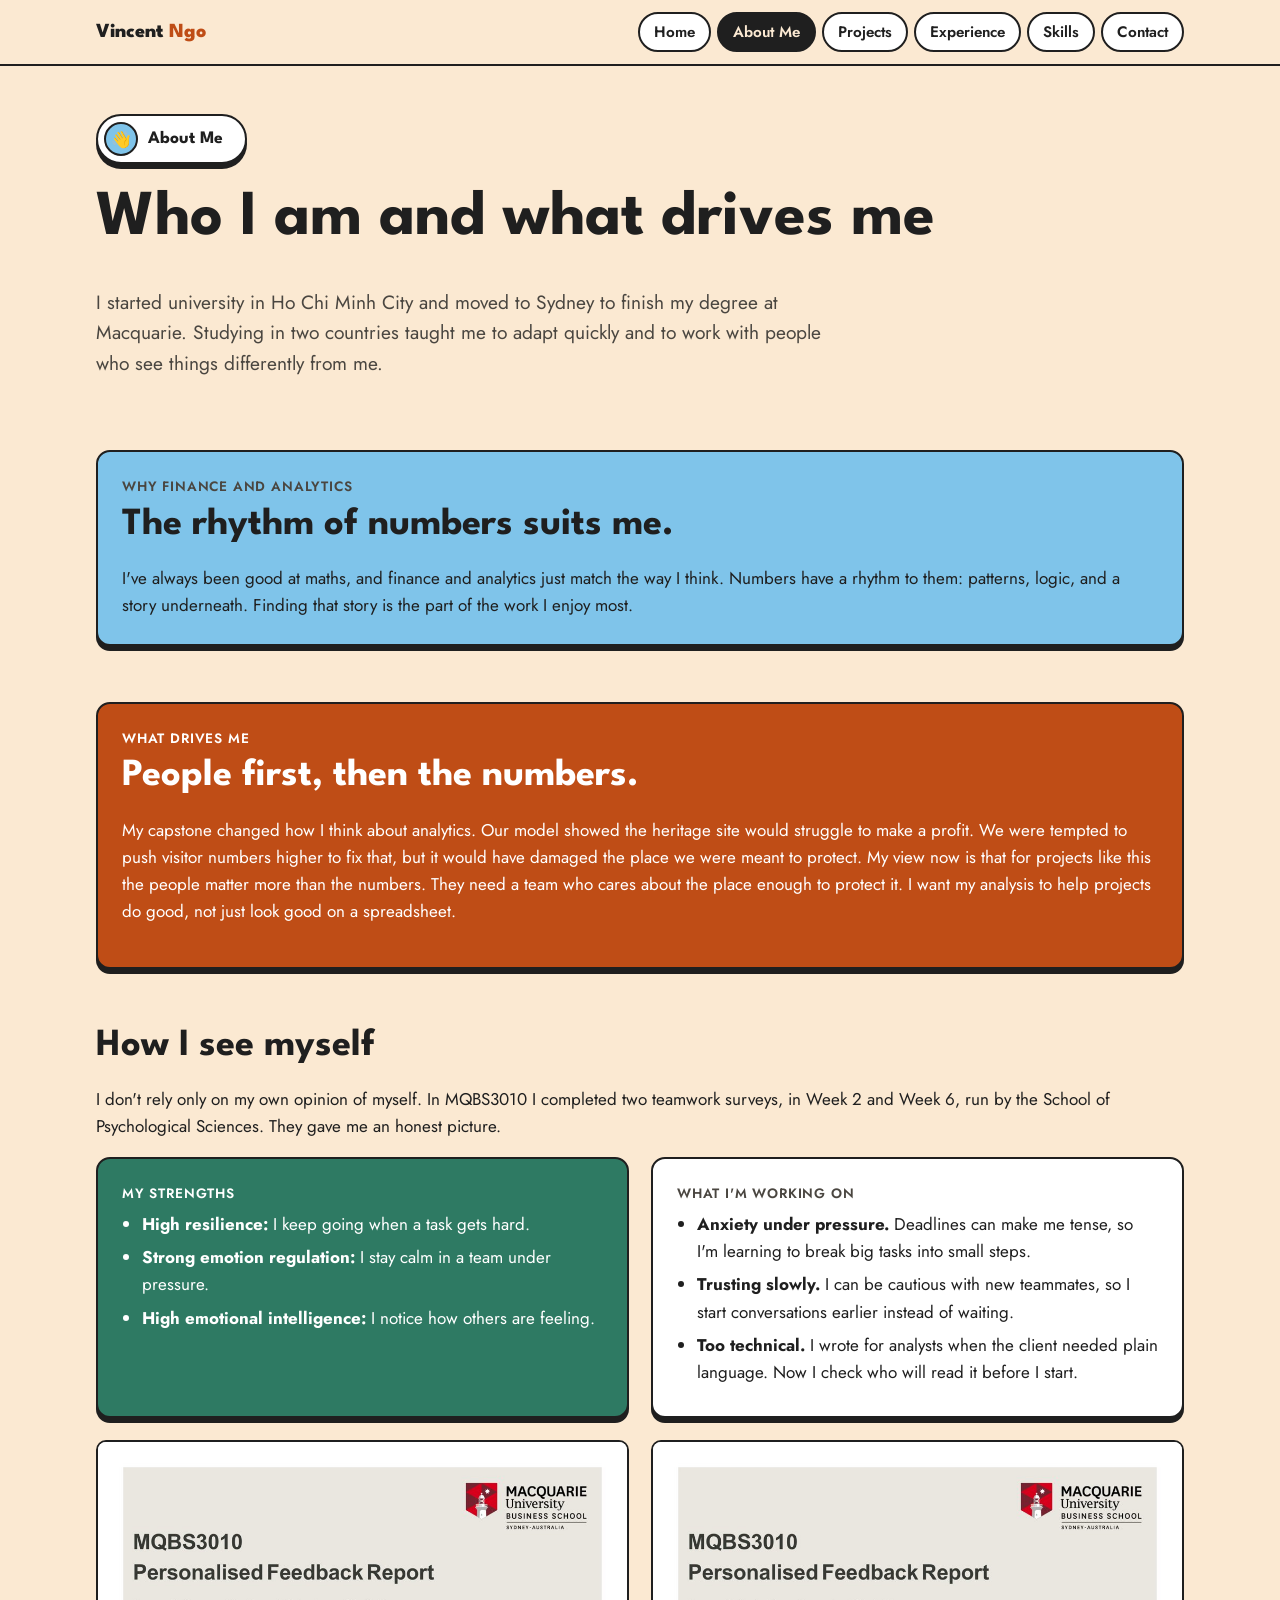
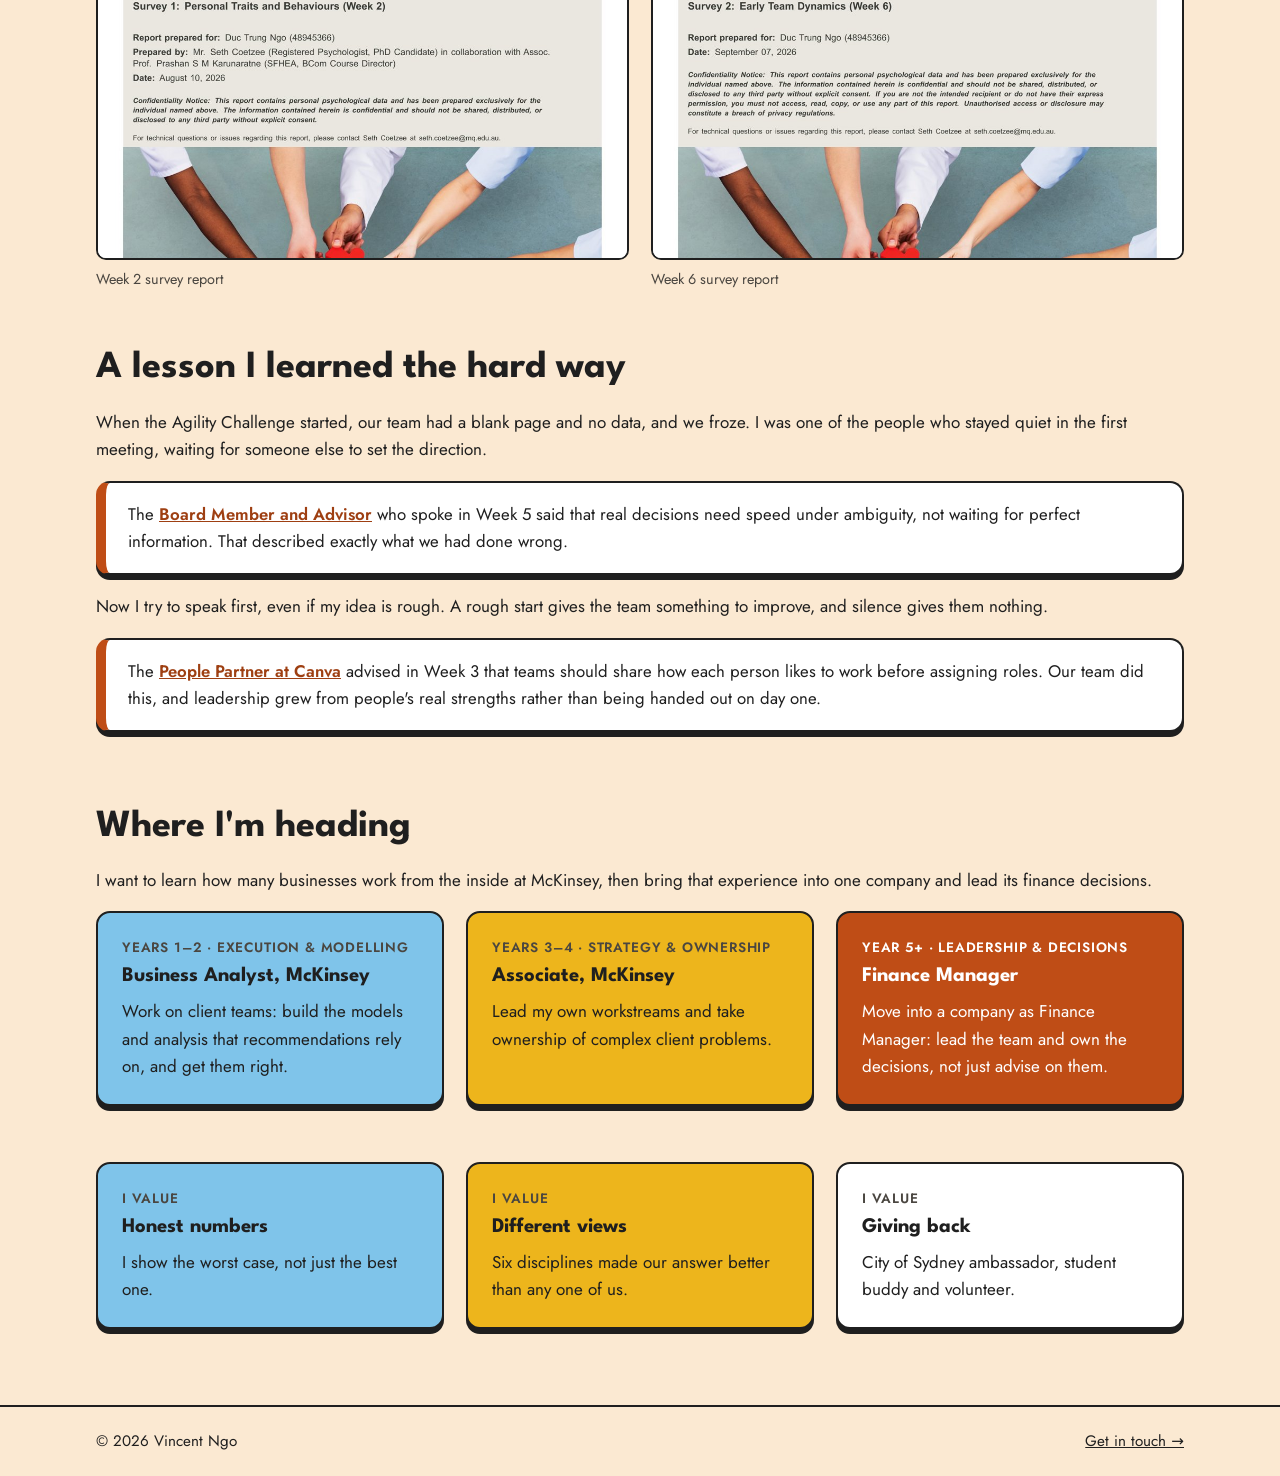
==== about.html @ 2af0977f "Add e-portfolio website Co-Authored-By: Claude Opus 5.5 <noreply@anthropic.com>" ====
<!doctype html>
<html lang="en">
<head>
<meta charset="utf-8">
<meta name="viewport" content="width=device-width, initial-scale=1">
<title>About Me | Vincent Ngo</title>
<link rel="stylesheet" href="style.css?v=5">
</head>
<body>
<nav class="nav"><div class="wrap">
  <a class="brand" href="index.html">Vincent <span>Ngo</span></a>
  <ul>
    <li><a class="link" href="index.html">Home</a></li>
    <li><a class="link" href="about.html" aria-current="page">About Me</a></li>
    <li><a class="link" href="projects.html">Projects</a></li>
    <li><a class="link" href="experience.html">Experience</a></li>
    <li><a class="link" href="skills.html">Skills</a></li>
    <li><a class="link" href="contact.html">Contact</a></li>
  </ul>
</div></nav>

<main class="wrap">
  <div class="page-head">
    <div class="pill"><span class="dot">👋</span><b>About Me</b></div>
    <h1>Who I am and what drives me</h1>
    <p class="lead">I started university in Ho Chi Minh City and moved to Sydney to finish my degree at Macquarie. Studying in two countries taught me to adapt quickly and to work with people who see things differently from me.</p>
  </div>

  <section>
    <div class="card blue">
      <div class="label">Why finance and analytics</div>
      <h2>The rhythm of numbers suits me.</h2>
      <p style="margin:0">I've always been good at maths, and finance and analytics just match the way I think. Numbers have a rhythm to them: patterns, logic, and a story underneath. Finding that story is the part of the work I enjoy most.</p>
    </div>
  </section>

  <section>
    <div class="card orange">
      <div class="label">What drives me</div>
      <h2>People first, then the numbers.</h2>
      <p>My capstone changed how I think about analytics. Our model showed the heritage site would struggle to make a profit. We were tempted to push visitor numbers higher to fix that, but it would have damaged the place we were meant to protect. My view now is that for projects like this the people matter more than the numbers. They need a team who cares about the place enough to protect it. I want my analysis to help projects do good, not just look good on a spreadsheet.</p>
    </div>
  </section>

  <section>
    <h2>How I see myself</h2>
    <p>I don't rely only on my own opinion of myself. In MQBS3010 I completed two teamwork surveys, in Week 2 and Week 6, run by the School of Psychological Sciences. They gave me an honest picture.</p>
    <div class="grid g2">
      <div class="card green">
        <div class="label">My strengths</div>
        <ul class="tidy">
          <li><b>High resilience:</b> I keep going when a task gets hard.</li>
          <li><b>Strong emotion regulation:</b> I stay calm in a team under pressure.</li>
          <li><b>High emotional intelligence:</b> I notice how others are feeling.</li>
        </ul>
      </div>
      <div class="card">
        <div class="label">What I'm working on</div>
        <ul class="tidy">
          <li><b>Anxiety under pressure.</b> Deadlines can make me tense, so I'm learning to break big tasks into small steps.</li>
          <li><b>Trusting slowly.</b> I can be cautious with new teammates, so I start conversations earlier instead of waiting.</li>
          <li><b>Too technical.</b> I wrote for analysts when the client needed plain language. Now I check who will read it before I start.</li>
        </ul>
      </div>
    </div>
    <div class="grid g2" style="margin-top:22px">
      <figure><img src="img/survey-week2.jpg" alt="Week 2 teamwork survey report" style="max-height:420px;object-fit:cover;object-position:top;width:100%"><figcaption>Week 2 survey report</figcaption></figure>
      <figure><img src="img/survey-week6.jpg" alt="Week 6 teamwork survey report" style="max-height:420px;object-fit:cover;object-position:top;width:100%"><figcaption>Week 6 survey report</figcaption></figure>
    </div>
  </section>

  <section>
    <h2>A lesson I learned the hard way</h2>
    <p>When the Agility Challenge started, our team had a blank page and no data, and we froze. I was one of the people who stayed quiet in the first meeting, waiting for someone else to set the direction.</p>
    <div class="guest"><p>The <a href="https://www.linkedin.com/in/dchaitow/" target="_blank" rel="noopener">Board Member and Advisor</a> who spoke in Week 5 said that real decisions need speed under ambiguity, not waiting for perfect information. That described exactly what we had done wrong.</p></div>
    <p>Now I try to speak first, even if my idea is rough. A rough start gives the team something to improve, and silence gives them nothing.</p>
    <div class="guest"><p>The <a href="https://www.linkedin.com/in/rodriguesnick/" target="_blank" rel="noopener">People Partner at Canva</a> advised in Week 3 that teams should share how each person likes to work before assigning roles. Our team did this, and leadership grew from people's real strengths rather than being handed out on day one.</p></div>
  </section>

  <section>
    <h2>Where I'm heading</h2>
    <p>I want to learn how many businesses work from the inside at McKinsey, then bring that experience into one company and lead its finance decisions.</p>
    <div class="grid g3">
      <div class="card blue"><div class="label">Years 1–2 · Execution &amp; modelling</div><h3>Business Analyst, McKinsey</h3>Work on client teams: build the models and analysis that recommendations rely on, and get them right.</div>
      <div class="card yellow"><div class="label">Years 3–4 · Strategy &amp; ownership</div><h3>Associate, McKinsey</h3>Lead my own workstreams and take ownership of complex client problems.</div>
      <div class="card orange"><div class="label">Year 5+ · Leadership &amp; decisions</div><h3>Finance Manager</h3>Move into a company as Finance Manager: lead the team and own the decisions, not just advise on them.</div>
    </div>
  </section>

  <section>
    <div class="grid g3">
      <div class="card blue"><div class="label">I value</div><h3>Honest numbers</h3>I show the worst case, not just the best one.</div>
      <div class="card yellow"><div class="label">I value</div><h3>Different views</h3>Six disciplines made our answer better than any one of us.</div>
      <div class="card"><div class="label">I value</div><h3>Giving back</h3>City of Sydney ambassador, student buddy and volunteer.</div>
    </div>
  </section>
</main>

<footer><div class="wrap"><span>© 2026 Vincent Ngo</span><a href="contact.html">Get in touch →</a></div></footer>
</body>
</html>
---- style.css ----
@import url('https://fonts.googleapis.com/css2?family=League+Spartan:wght@600;700;800&family=Jost:wght@400;500;600&display=swap');

:root {
  --cream: #fbe9d2;
  --paper: #ffffff;
  --ink: #1f1f1f;
  --muted: #4a4640;
  --orange: #bf4d16;
  --blue: #7fc4ea;
  --green: #2e7a63;
  --yellow: #edb51c;
  color-scheme: light;
  --line: 2px solid var(--ink);
  --shadow: 0 5px 0 var(--ink);
  --radius: 14px;
}

* { box-sizing: border-box; }
html { scroll-behavior: smooth; }
body {
  margin: 0;
  background: var(--cream);
  color: var(--ink);
  font-family: 'Jost', system-ui, sans-serif;
  font-size: 17px;
  line-height: 1.6;
}
img { max-width: 100%; display: block; }
a { color: inherit; }
h1, h2, h3 { font-family: 'League Spartan', sans-serif; line-height: 1.1; margin: 0 0 .5em; }
h1 { font-size: clamp(2.4rem, 6vw, 4rem); }
h2 { font-size: clamp(1.7rem, 4vw, 2.4rem); }
h3 { font-size: 1.3rem; }
p { margin: 0 0 1em; }

.wrap { max-width: 1120px; margin: 0 auto; padding: 0 16px; }

/* Top navigation */
.nav {
  position: sticky; top: 0; z-index: 10;
  background: var(--cream);
  border-bottom: var(--line);
}
.nav .wrap { display: flex; align-items: center; justify-content: space-between; gap: 12px; padding-top: 12px; padding-bottom: 12px; flex-wrap: wrap; }
.brand { font-family: 'League Spartan', sans-serif; font-weight: 800; font-size: 1.25rem; text-decoration: none; }
.brand span { color: var(--orange); }
.nav ul { list-style: none; display: flex; flex-wrap: wrap; gap: 6px; margin: 0; padding: 0; }
.nav a.link {
  display: block; padding: 6px 14px; border: var(--line); border-radius: 999px;
  text-decoration: none; font-weight: 600; font-size: .95rem; background: var(--paper);
}
.nav a.link:hover { background: var(--yellow); }
.nav a.link[aria-current="page"] { background: var(--ink); color: var(--cream); }

/* Page title pill, like the Canva design */
.page-head { padding: 48px 0 24px; }
.pill {
  display: inline-flex; align-items: center; gap: 10px;
  border: var(--line); border-radius: 999px; box-shadow: var(--shadow);
  background: var(--paper); padding: 6px 22px 6px 6px; margin-bottom: 20px;
}
.pill .dot { width: 34px; height: 34px; border-radius: 50%; background: var(--blue); border: var(--line); display: grid; place-items: center; font-size: 1rem; }
.pill b { font-family: 'League Spartan', sans-serif; font-size: 1.1rem; }
.lead { font-size: 1.2rem; color: var(--muted); max-width: 760px; }

section { padding: 28px 0; }

/* Cards */
.card {
  background: var(--paper); border: var(--line); border-radius: var(--radius);
  box-shadow: var(--shadow); padding: 24px;
}
.card.orange { background: var(--orange); color: #fff; }
.card.blue { background: var(--blue); }
.card.green { background: var(--green); color: #fff; }
.card.yellow { background: var(--yellow); }
.card .label { font-size: .85rem; font-weight: 600; text-transform: uppercase; letter-spacing: .06em; margin-bottom: 6px; }
.card:not(.orange):not(.green) .label { color: var(--muted); }
.card.orange .label, .card.green .label { color: #fff; }

.grid { display: grid; gap: 22px; }
.g2 { grid-template-columns: repeat(2, 1fr); }
.g3 { grid-template-columns: repeat(3, 1fr); }
.g4 { grid-template-columns: repeat(4, 1fr); }
@media (max-width: 900px) { .g3, .g4 { grid-template-columns: repeat(2, 1fr); } }
@media (max-width: 640px) { .g2, .g3, .g4 { grid-template-columns: 1fr; } }

.stat { font-family: 'League Spartan', sans-serif; font-size: 2.6rem; font-weight: 800; line-height: 1; margin-bottom: 6px; }

/* Buttons */
.btn {
  display: inline-block; padding: 10px 22px; border: var(--line); border-radius: 999px;
  box-shadow: 0 4px 0 var(--ink); background: var(--yellow); color: var(--ink);
  font-weight: 600; text-decoration: none; margin: 4px 8px 4px 0;
}
.btn:hover { transform: translateY(2px); box-shadow: 0 2px 0 var(--ink); }
.btn.alt { background: var(--paper); }

/* Hero */
.hero { display: grid; grid-template-columns: 1.4fr 1fr; gap: 32px; align-items: center; padding: 56px 0 32px; }
@media (max-width: 800px) { .hero { grid-template-columns: 1fr; } }
.photo {
  aspect-ratio: 1; width: 100%; max-width: 380px; justify-self: center; border: var(--line); border-radius: 22px; box-shadow: 0 8px 0 var(--ink);
  background: var(--blue); display: grid; place-items: center; overflow: hidden;
  font-family: 'League Spartan', sans-serif; font-size: 6rem; font-weight: 800; color: var(--paper);
}
.photo img { width: 100%; height: 100%; object-fit: cover; }
.applying { display: inline-block; background: var(--green); color: #fff; border: var(--line); border-radius: 10px; padding: 6px 14px; font-weight: 600; margin-bottom: 18px; }

/* Industry guest quote */
.guest {
  border: var(--line); border-left: 10px solid var(--orange); border-radius: var(--radius);
  background: var(--paper); padding: 18px 22px; box-shadow: var(--shadow); margin: 18px 0;
}
.guest p { margin: 0; font-size: 1.05rem; }
.guest a { font-weight: 600; color: #9e3f12; }

/* Figures */
figure { margin: 0; }
figure img { border: var(--line); border-radius: 10px; background: #fff; }
figcaption { font-size: .9rem; color: var(--muted); margin-top: 8px; }

/* Placeholder for evidence the owner still has to add */
.todo {
  border: 2px dashed var(--orange); border-radius: 10px; padding: 28px 16px; text-align: center;
  color: #9e3f12; font-weight: 600; background: #fff;
}

/* Timeline */
.timeline { border-left: 4px solid var(--ink); margin-left: 10px; padding-left: 26px; }
.timeline .item { position: relative; margin-bottom: 26px; }
.timeline .item::before {
  content: ''; position: absolute; left: -38px; top: 8px; width: 18px; height: 18px;
  border-radius: 50%; border: var(--line); background: var(--yellow);
}
.when { font-size: .9rem; font-weight: 600; color: var(--muted); }

ul.tidy { margin: 0; padding-left: 20px; }
ul.tidy li { margin-bottom: 6px; }

.tags { display: flex; flex-wrap: wrap; gap: 8px; }
.tag { border: var(--line); border-radius: 999px; padding: 4px 14px; background: var(--paper); color: var(--ink); font-weight: 500; font-size: .95rem; }
.tag.now { background: var(--yellow); }

table { width: 100%; border-collapse: collapse; background: var(--paper); }
th, td { border: var(--line); padding: 10px 12px; text-align: left; vertical-align: top; }
th { background: var(--ink); color: var(--cream); font-family: 'League Spartan', sans-serif; }
.table-wrap { overflow-x: auto; border-radius: 10px; }

footer { border-top: var(--line); margin-top: 48px; padding: 22px 0; font-size: .95rem; }
footer .wrap { display: flex; justify-content: space-between; flex-wrap: wrap; gap: 10px; }

/* Click-to-enlarge */
img.zoom { cursor: zoom-in; }
.lightbox {
  position: fixed; inset: 0; z-index: 100; display: none;
  background: rgba(20, 20, 20, .88); padding: 24px; cursor: zoom-out;
  align-items: center; justify-content: center;
}
.lightbox.open { display: flex; }
.lightbox img { max-width: 100%; max-height: 100%; border: var(--line); border-radius: 10px; background: #fff; }
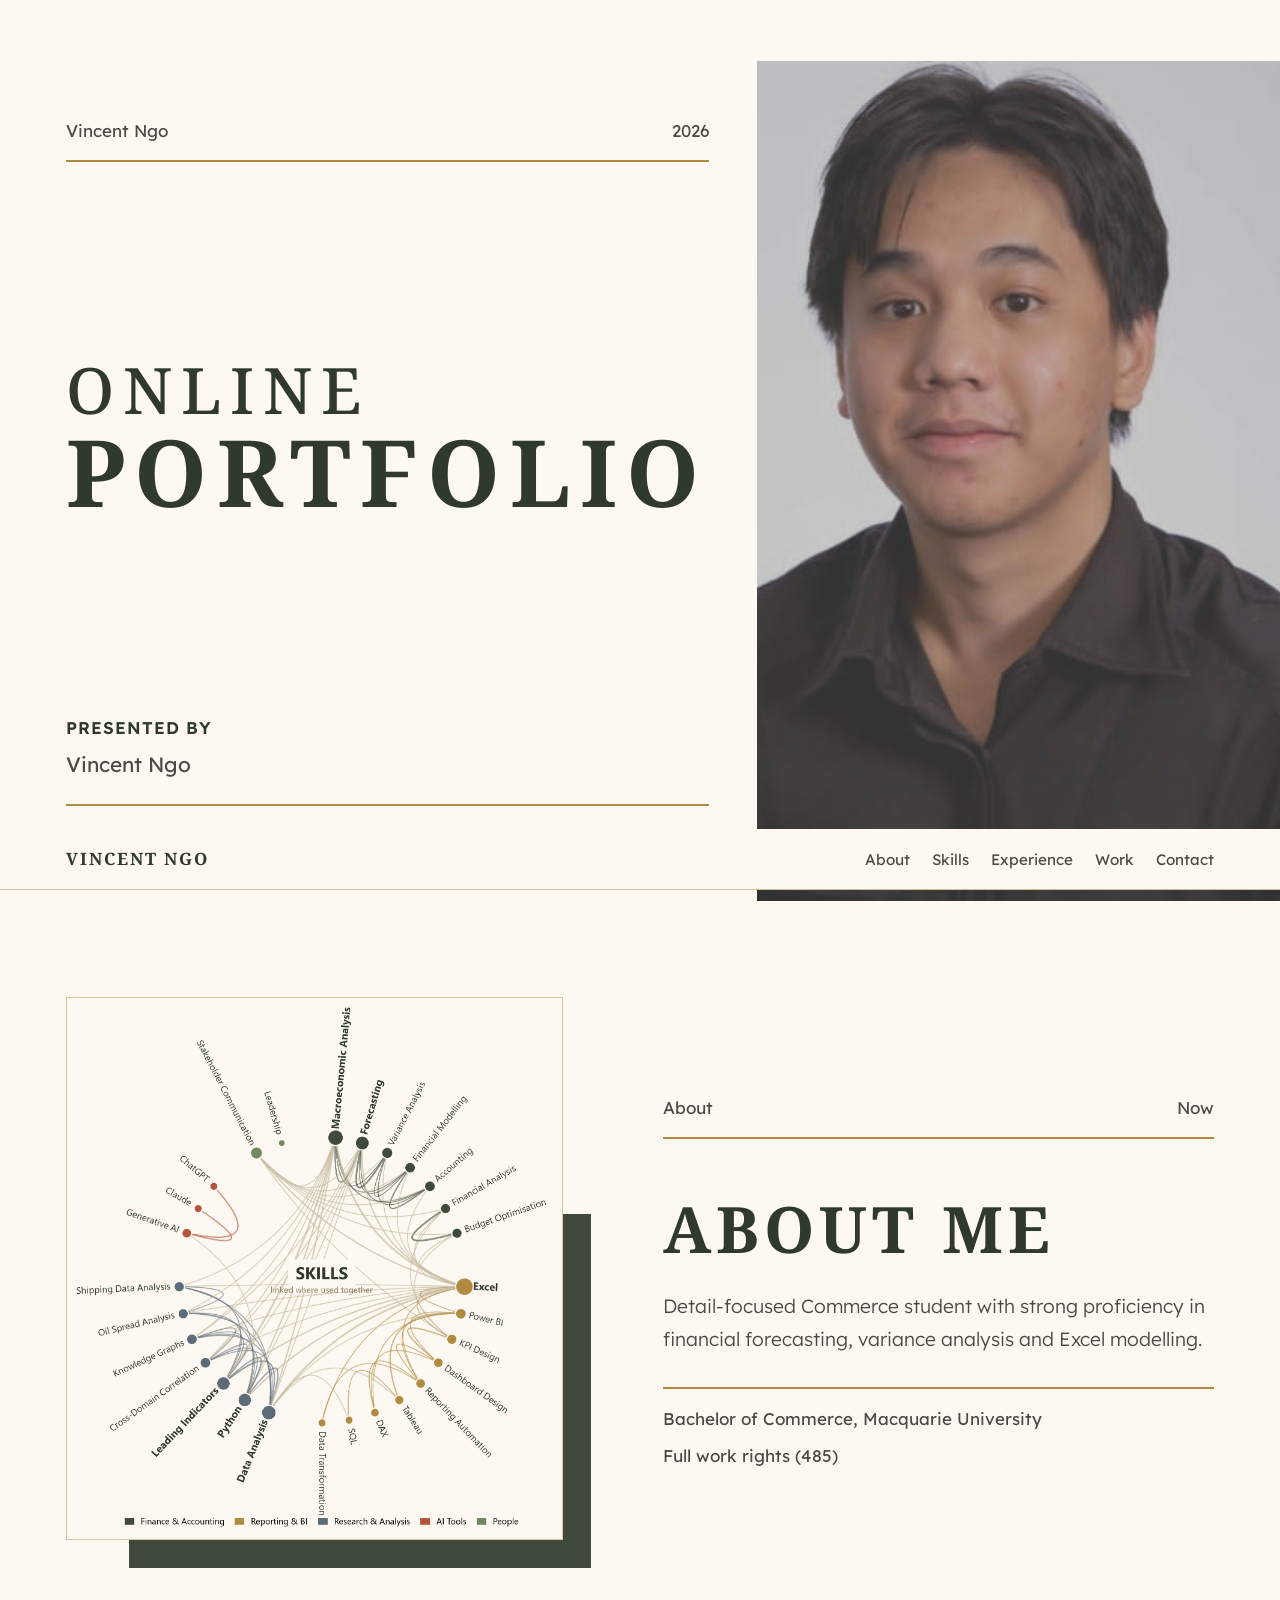
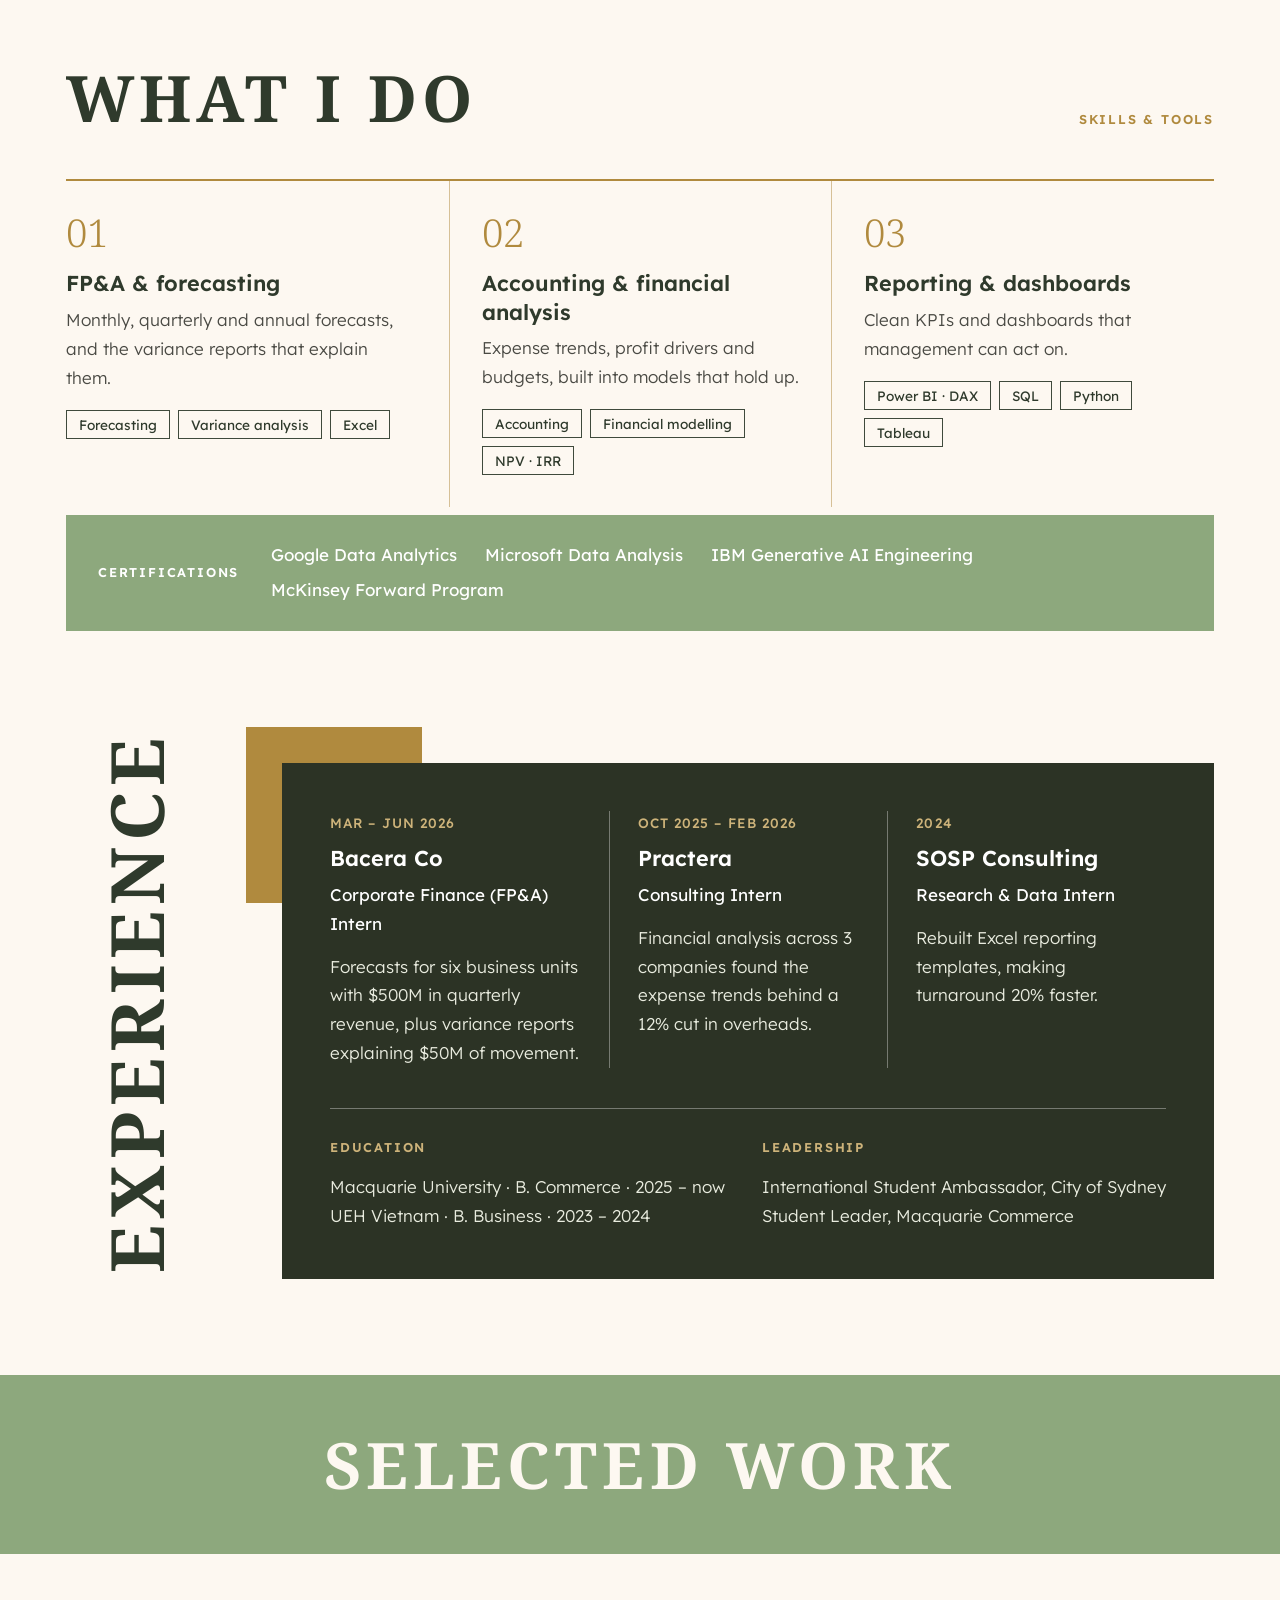
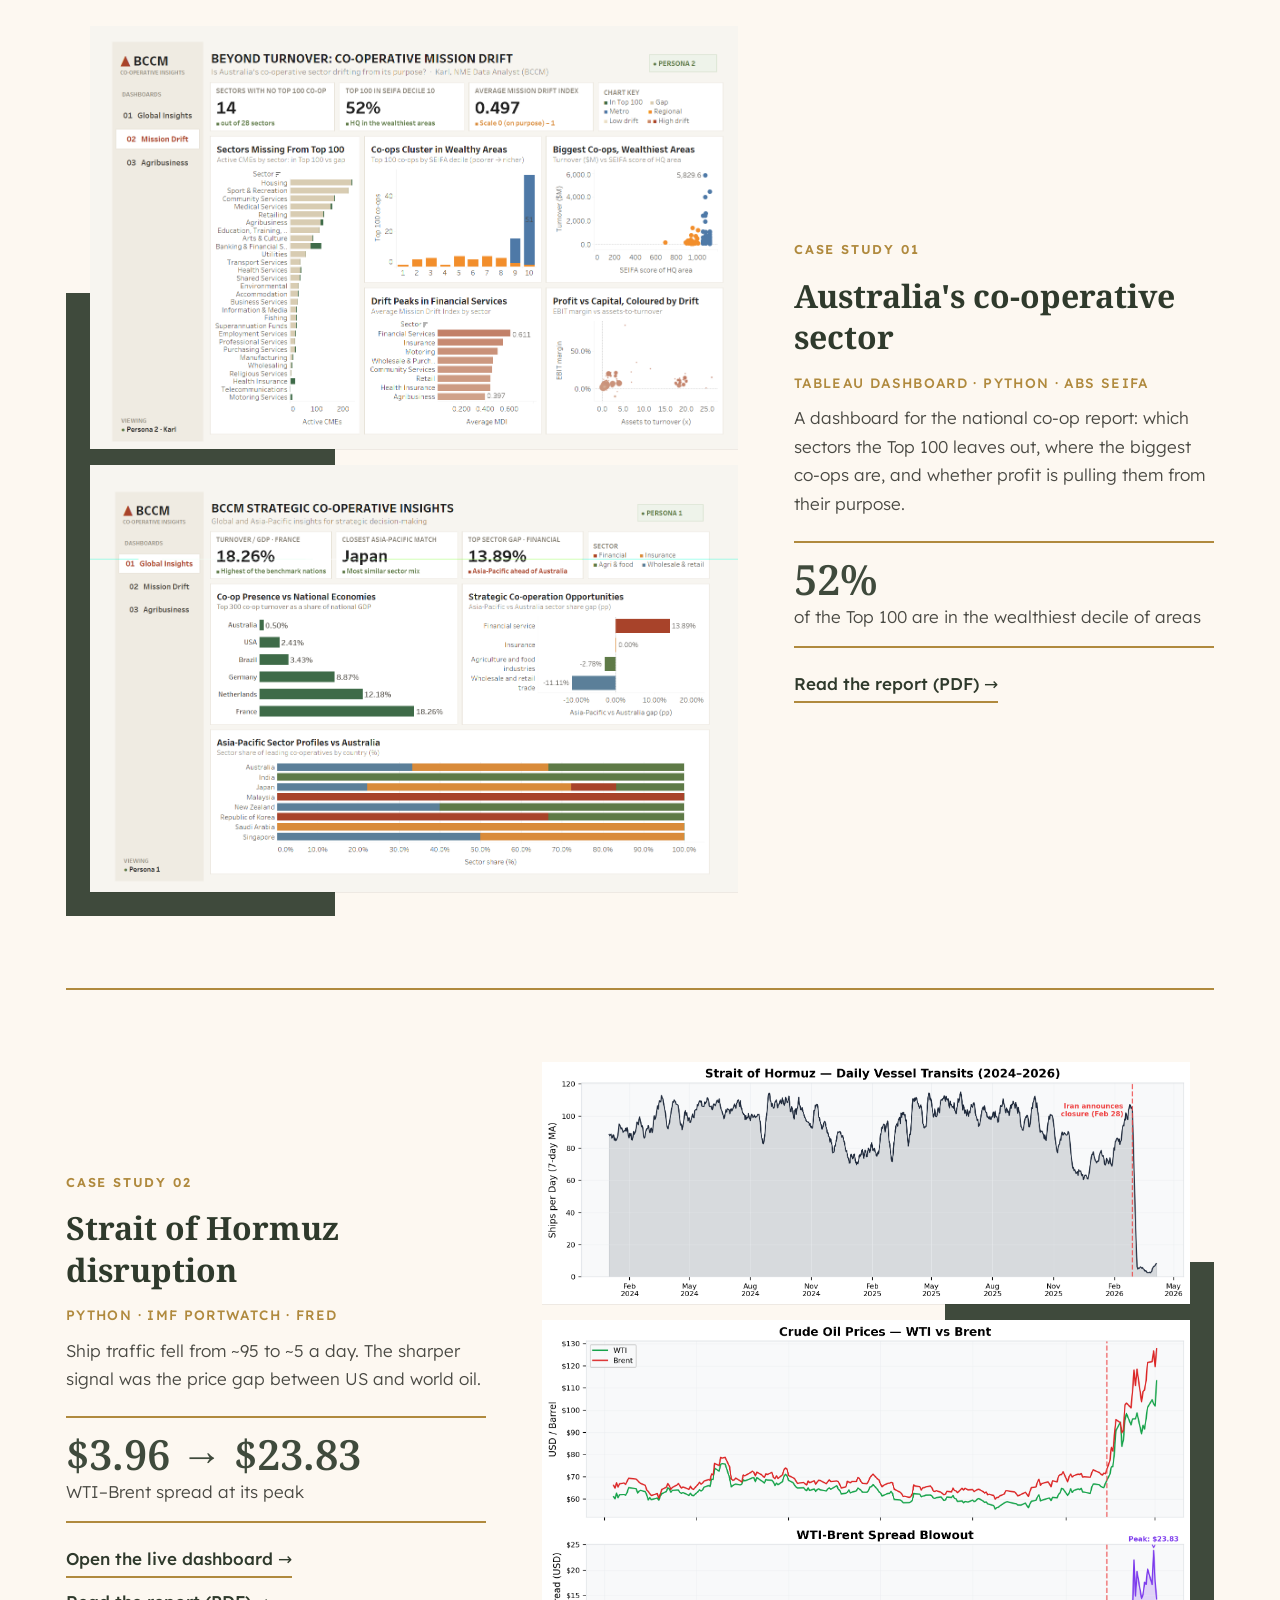
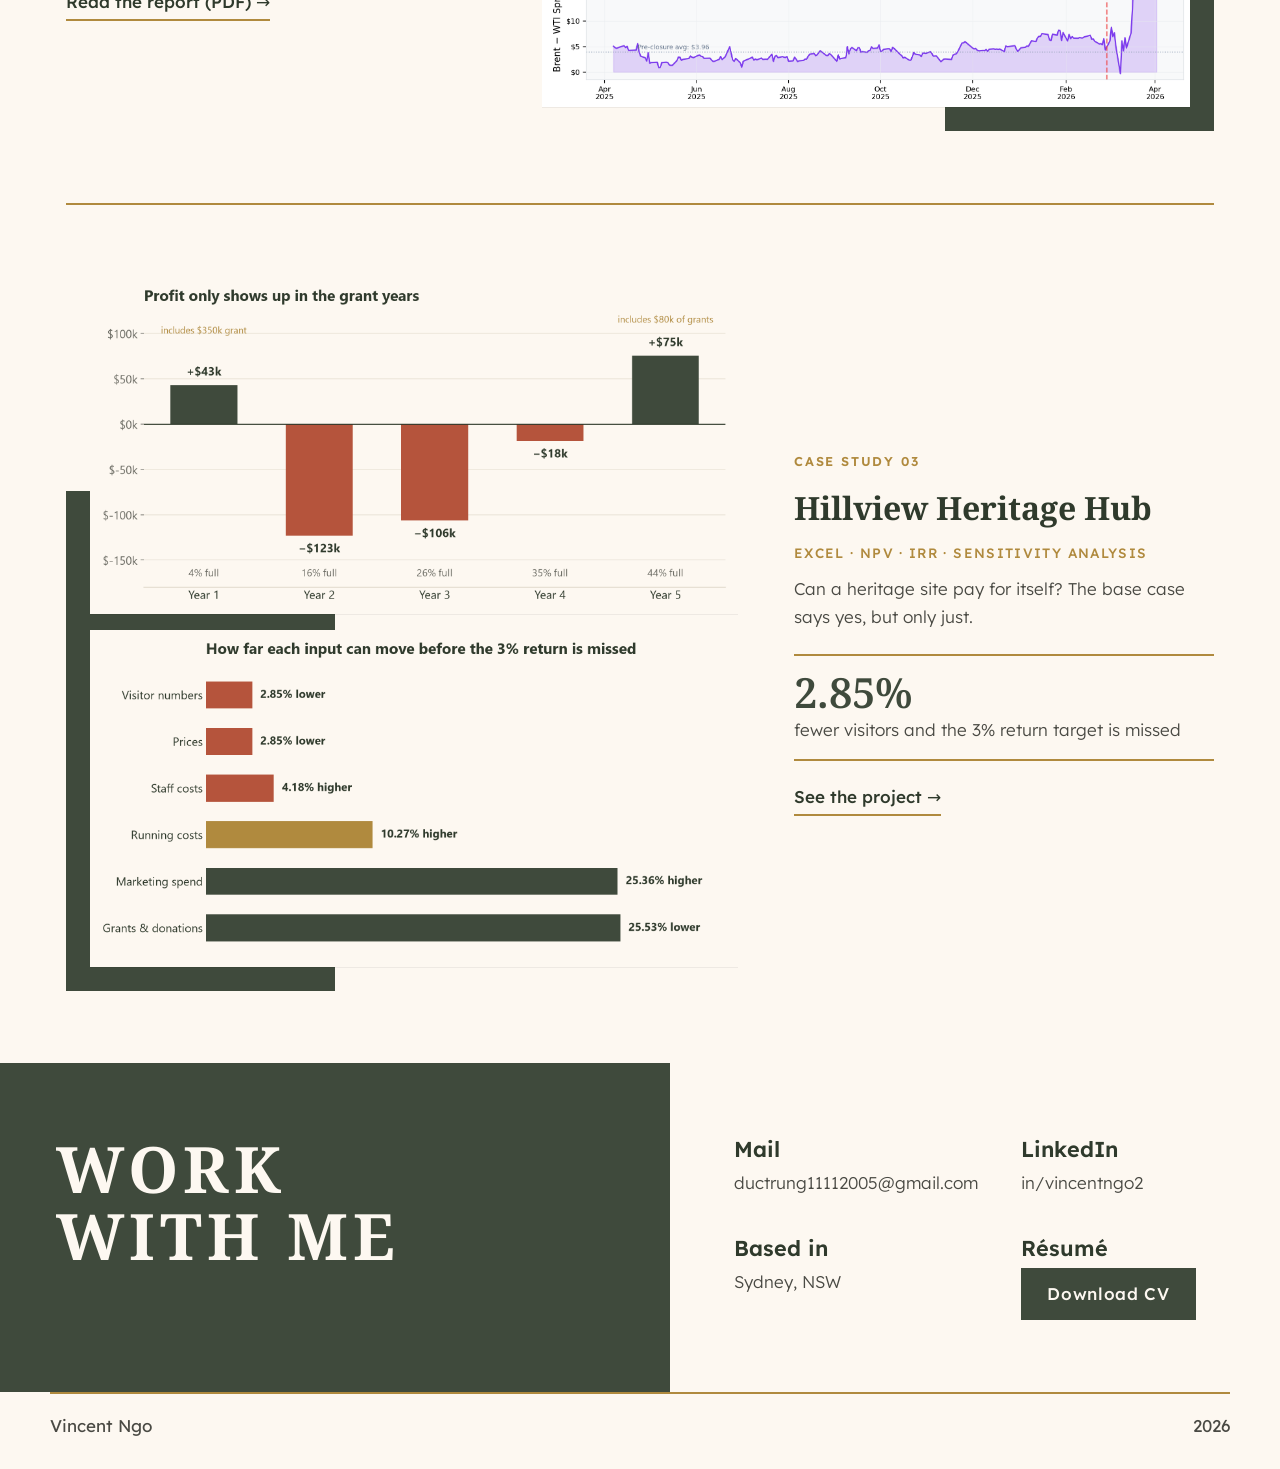
==== commit 07678aab: "Redesign portfolio as a single page One-page portfolio in an editorial layout: cover, about with a s" ====
--- a/about.html
+++ b/about.html
@@ -1,101 +1,4 @@
 <!doctype html>
-<html lang="en">
-<head>
-<meta charset="utf-8">
-<meta name="viewport" content="width=device-width, initial-scale=1">
-<title>About Me | Vincent Ngo</title>
-<link rel="stylesheet" href="style.css?v=5">
-</head>
-<body>
-<nav class="nav"><div class="wrap">
-  <a class="brand" href="index.html">Vincent <span>Ngo</span></a>
-  <ul>
-    <li><a class="link" href="index.html">Home</a></li>
-    <li><a class="link" href="about.html" aria-current="page">About Me</a></li>
-    <li><a class="link" href="projects.html">Projects</a></li>
-    <li><a class="link" href="experience.html">Experience</a></li>
-    <li><a class="link" href="skills.html">Skills</a></li>
-    <li><a class="link" href="contact.html">Contact</a></li>
-  </ul>
-</div></nav>
-
-<main class="wrap">
-  <div class="page-head">
-    <div class="pill"><span class="dot">👋</span><b>About Me</b></div>
-    <h1>Who I am and what drives me</h1>
-    <p class="lead">I started university in Ho Chi Minh City and moved to Sydney to finish my degree at Macquarie. Studying in two countries taught me to adapt quickly and to work with people who see things differently from me.</p>
-  </div>
-
-  <section>
-    <div class="card blue">
-      <div class="label">Why finance and analytics</div>
-      <h2>The rhythm of numbers suits me.</h2>
-      <p style="margin:0">I've always been good at maths, and finance and analytics just match the way I think. Numbers have a rhythm to them: patterns, logic, and a story underneath. Finding that story is the part of the work I enjoy most.</p>
-    </div>
-  </section>
-
-  <section>
-    <div class="card orange">
-      <div class="label">What drives me</div>
-      <h2>People first, then the numbers.</h2>
-      <p>My capstone changed how I think about analytics. Our model showed the heritage site would struggle to make a profit. We were tempted to push visitor numbers higher to fix that, but it would have damaged the place we were meant to protect. My view now is that for projects like this the people matter more than the numbers. They need a team who cares about the place enough to protect it. I want my analysis to help projects do good, not just look good on a spreadsheet.</p>
-    </div>
-  </section>
-
-  <section>
-    <h2>How I see myself</h2>
-    <p>I don't rely only on my own opinion of myself. In MQBS3010 I completed two teamwork surveys, in Week 2 and Week 6, run by the School of Psychological Sciences. They gave me an honest picture.</p>
-    <div class="grid g2">
-      <div class="card green">
-        <div class="label">My strengths</div>
-        <ul class="tidy">
-          <li><b>High resilience:</b> I keep going when a task gets hard.</li>
-          <li><b>Strong emotion regulation:</b> I stay calm in a team under pressure.</li>
-          <li><b>High emotional intelligence:</b> I notice how others are feeling.</li>
-        </ul>
-      </div>
-      <div class="card">
-        <div class="label">What I'm working on</div>
-        <ul class="tidy">
-          <li><b>Anxiety under pressure.</b> Deadlines can make me tense, so I'm learning to break big tasks into small steps.</li>
-          <li><b>Trusting slowly.</b> I can be cautious with new teammates, so I start conversations earlier instead of waiting.</li>
-          <li><b>Too technical.</b> I wrote for analysts when the client needed plain language. Now I check who will read it before I start.</li>
-        </ul>
-      </div>
-    </div>
-    <div class="grid g2" style="margin-top:22px">
-      <figure><img src="img/survey-week2.jpg" alt="Week 2 teamwork survey report" style="max-height:420px;object-fit:cover;object-position:top;width:100%"><figcaption>Week 2 survey report</figcaption></figure>
-      <figure><img src="img/survey-week6.jpg" alt="Week 6 teamwork survey report" style="max-height:420px;object-fit:cover;object-position:top;width:100%"><figcaption>Week 6 survey report</figcaption></figure>
-    </div>
-  </section>
-
-  <section>
-    <h2>A lesson I learned the hard way</h2>
-    <p>When the Agility Challenge started, our team had a blank page and no data, and we froze. I was one of the people who stayed quiet in the first meeting, waiting for someone else to set the direction.</p>
-    <div class="guest"><p>The <a href="https://www.linkedin.com/in/dchaitow/" target="_blank" rel="noopener">Board Member and Advisor</a> who spoke in Week 5 said that real decisions need speed under ambiguity, not waiting for perfect information. That described exactly what we had done wrong.</p></div>
-    <p>Now I try to speak first, even if my idea is rough. A rough start gives the team something to improve, and silence gives them nothing.</p>
-    <div class="guest"><p>The <a href="https://www.linkedin.com/in/rodriguesnick/" target="_blank" rel="noopener">People Partner at Canva</a> advised in Week 3 that teams should share how each person likes to work before assigning roles. Our team did this, and leadership grew from people's real strengths rather than being handed out on day one.</p></div>
-  </section>
-
-  <section>
-    <h2>Where I'm heading</h2>
-    <p>I want to learn how many businesses work from the inside at McKinsey, then bring that experience into one company and lead its finance decisions.</p>
-    <div class="grid g3">
-      <div class="card blue"><div class="label">Years 1–2 · Execution &amp; modelling</div><h3>Business Analyst, McKinsey</h3>Work on client teams: build the models and analysis that recommendations rely on, and get them right.</div>
-      <div class="card yellow"><div class="label">Years 3–4 · Strategy &amp; ownership</div><h3>Associate, McKinsey</h3>Lead my own workstreams and take ownership of complex client problems.</div>
-      <div class="card orange"><div class="label">Year 5+ · Leadership &amp; decisions</div><h3>Finance Manager</h3>Move into a company as Finance Manager: lead the team and own the decisions, not just advise on them.</div>
-    </div>
-  </section>
-
-  <section>
-    <div class="grid g3">
-      <div class="card blue"><div class="label">I value</div><h3>Honest numbers</h3>I show the worst case, not just the best one.</div>
-      <div class="card yellow"><div class="label">I value</div><h3>Different views</h3>Six disciplines made our answer better than any one of us.</div>
-      <div class="card"><div class="label">I value</div><h3>Giving back</h3>City of Sydney ambassador, student buddy and volunteer.</div>
-    </div>
-  </section>
-</main>
-
-<footer><div class="wrap"><span>© 2026 Vincent Ngo</span><a href="contact.html">Get in touch →</a></div></footer>
-</body>
-</html>
+<html lang="en"><head><meta charset="utf-8"><title>Vincent Ngo</title>
+<meta http-equiv="refresh" content="0; url=index.html#about"><link rel="canonical" href="index.html#about"></head>
+<body><a href="index.html#about">Continue to Vincent Ngo's portfolio</a></body></html>
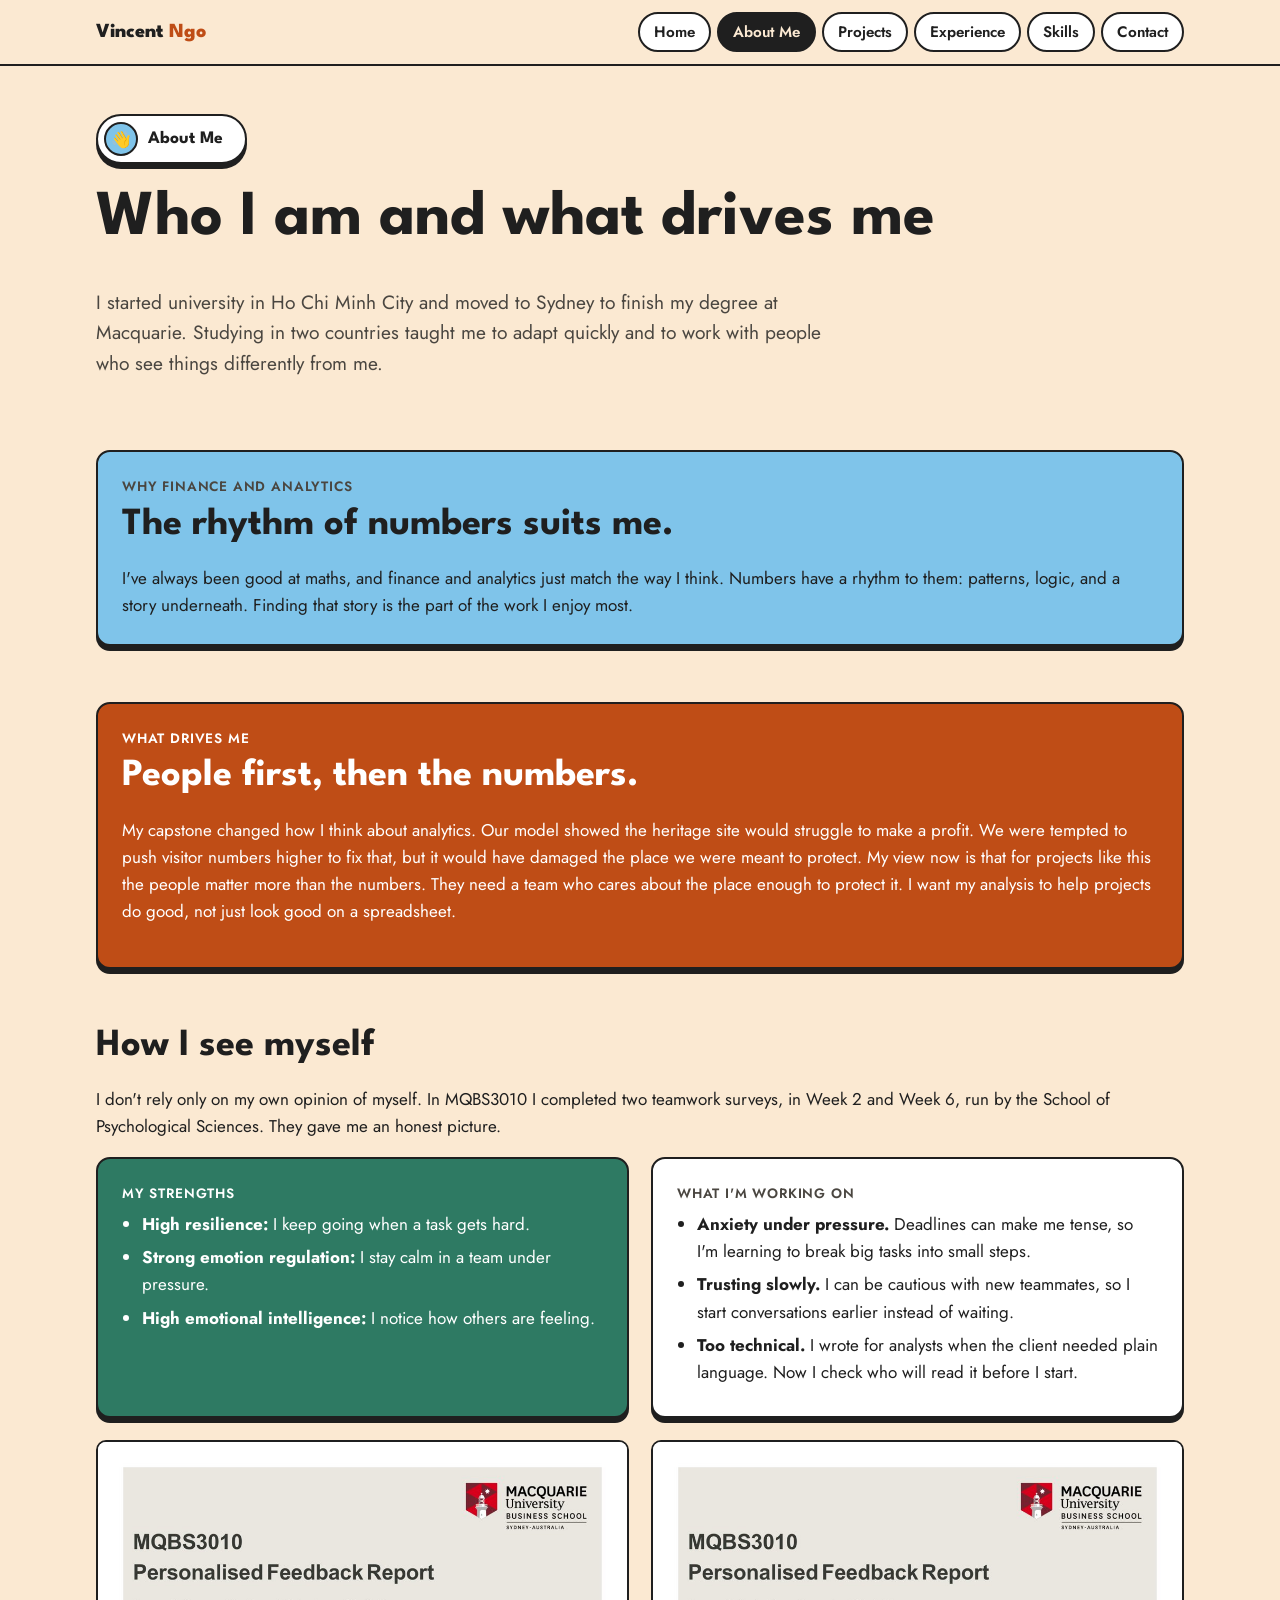
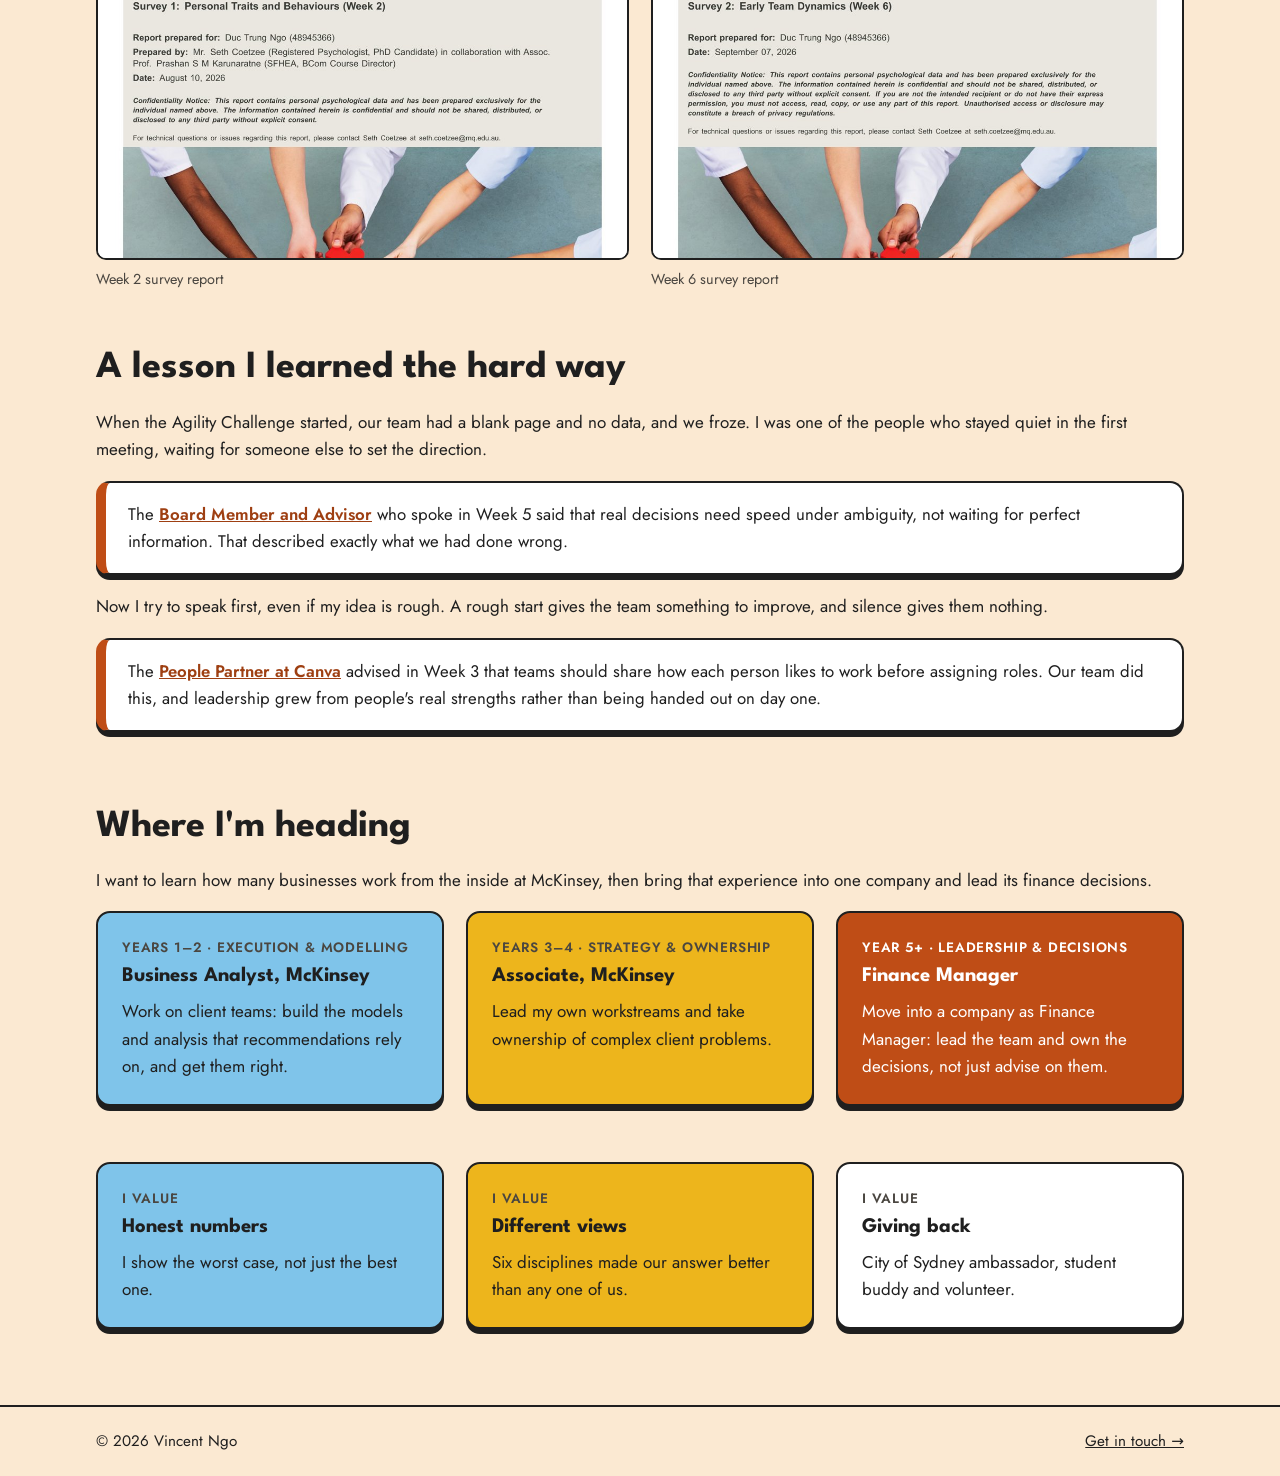
==== commit 94da49e0: "Restore the MQBS3010 assignment e-portfolio The personal portfolio now lives in its own repository." ====
--- a/about.html
+++ b/about.html
@@ -1,4 +1,101 @@
 <!doctype html>
-<html lang="en"><head><meta charset="utf-8"><title>Vincent Ngo</title>
-<meta http-equiv="refresh" content="0; url=index.html#about"><link rel="canonical" href="index.html#about"></head>
-<body><a href="index.html#about">Continue to Vincent Ngo's portfolio</a></body></html>
+<html lang="en">
+<head>
+<meta charset="utf-8">
+<meta name="viewport" content="width=device-width, initial-scale=1">
+<title>About Me | Vincent Ngo</title>
+<link rel="stylesheet" href="style.css?v=6">
+</head>
+<body>
+<nav class="nav"><div class="wrap">
+  <a class="brand" href="index.html">Vincent <span>Ngo</span></a>
+  <ul>
+    <li><a class="link" href="index.html">Home</a></li>
+    <li><a class="link" href="about.html" aria-current="page">About Me</a></li>
+    <li><a class="link" href="projects.html">Projects</a></li>
+    <li><a class="link" href="experience.html">Experience</a></li>
+    <li><a class="link" href="skills.html">Skills</a></li>
+    <li><a class="link" href="contact.html">Contact</a></li>
+  </ul>
+</div></nav>
+
+<main class="wrap">
+  <div class="page-head">
+    <div class="pill"><span class="dot">👋</span><b>About Me</b></div>
+    <h1>Who I am and what drives me</h1>
+    <p class="lead">I started university in Ho Chi Minh City and moved to Sydney to finish my degree at Macquarie. Studying in two countries taught me to adapt quickly and to work with people who see things differently from me.</p>
+  </div>
+
+  <section>
+    <div class="card blue">
+      <div class="label">Why finance and analytics</div>
+      <h2>The rhythm of numbers suits me.</h2>
+      <p style="margin:0">I've always been good at maths, and finance and analytics just match the way I think. Numbers have a rhythm to them: patterns, logic, and a story underneath. Finding that story is the part of the work I enjoy most.</p>
+    </div>
+  </section>
+
+  <section>
+    <div class="card orange">
+      <div class="label">What drives me</div>
+      <h2>People first, then the numbers.</h2>
+      <p>My capstone changed how I think about analytics. Our model showed the heritage site would struggle to make a profit. We were tempted to push visitor numbers higher to fix that, but it would have damaged the place we were meant to protect. My view now is that for projects like this the people matter more than the numbers. They need a team who cares about the place enough to protect it. I want my analysis to help projects do good, not just look good on a spreadsheet.</p>
+    </div>
+  </section>
+
+  <section>
+    <h2>How I see myself</h2>
+    <p>I don't rely only on my own opinion of myself. In MQBS3010 I completed two teamwork surveys, in Week 2 and Week 6, run by the School of Psychological Sciences. They gave me an honest picture.</p>
+    <div class="grid g2">
+      <div class="card green">
+        <div class="label">My strengths</div>
+        <ul class="tidy">
+          <li><b>High resilience:</b> I keep going when a task gets hard.</li>
+          <li><b>Strong emotion regulation:</b> I stay calm in a team under pressure.</li>
+          <li><b>High emotional intelligence:</b> I notice how others are feeling.</li>
+        </ul>
+      </div>
+      <div class="card">
+        <div class="label">What I'm working on</div>
+        <ul class="tidy">
+          <li><b>Anxiety under pressure.</b> Deadlines can make me tense, so I'm learning to break big tasks into small steps.</li>
+          <li><b>Trusting slowly.</b> I can be cautious with new teammates, so I start conversations earlier instead of waiting.</li>
+          <li><b>Too technical.</b> I wrote for analysts when the client needed plain language. Now I check who will read it before I start.</li>
+        </ul>
+      </div>
+    </div>
+    <div class="grid g2" style="margin-top:22px">
+      <figure><img src="img/survey-week2.jpg" alt="Week 2 teamwork survey report" style="max-height:420px;object-fit:cover;object-position:top;width:100%"><figcaption>Week 2 survey report</figcaption></figure>
+      <figure><img src="img/survey-week6.jpg" alt="Week 6 teamwork survey report" style="max-height:420px;object-fit:cover;object-position:top;width:100%"><figcaption>Week 6 survey report</figcaption></figure>
+    </div>
+  </section>
+
+  <section>
+    <h2>A lesson I learned the hard way</h2>
+    <p>When the Agility Challenge started, our team had a blank page and no data, and we froze. I was one of the people who stayed quiet in the first meeting, waiting for someone else to set the direction.</p>
+    <div class="guest"><p>The <a href="https://www.linkedin.com/in/dchaitow/" target="_blank" rel="noopener">Board Member and Advisor</a> who spoke in Week 5 said that real decisions need speed under ambiguity, not waiting for perfect information. That described exactly what we had done wrong.</p></div>
+    <p>Now I try to speak first, even if my idea is rough. A rough start gives the team something to improve, and silence gives them nothing.</p>
+    <div class="guest"><p>The <a href="https://www.linkedin.com/in/rodriguesnick/" target="_blank" rel="noopener">People Partner at Canva</a> advised in Week 3 that teams should share how each person likes to work before assigning roles. Our team did this, and leadership grew from people's real strengths rather than being handed out on day one.</p></div>
+  </section>
+
+  <section>
+    <h2>Where I'm heading</h2>
+    <p>I want to learn how many businesses work from the inside at McKinsey, then bring that experience into one company and lead its finance decisions.</p>
+    <div class="grid g3">
+      <div class="card blue"><div class="label">Years 1–2 · Execution &amp; modelling</div><h3>Business Analyst, McKinsey</h3>Work on client teams: build the models and analysis that recommendations rely on, and get them right.</div>
+      <div class="card yellow"><div class="label">Years 3–4 · Strategy &amp; ownership</div><h3>Associate, McKinsey</h3>Lead my own workstreams and take ownership of complex client problems.</div>
+      <div class="card orange"><div class="label">Year 5+ · Leadership &amp; decisions</div><h3>Finance Manager</h3>Move into a company as Finance Manager: lead the team and own the decisions, not just advise on them.</div>
+    </div>
+  </section>
+
+  <section>
+    <div class="grid g3">
+      <div class="card blue"><div class="label">I value</div><h3>Honest numbers</h3>I show the worst case, not just the best one.</div>
+      <div class="card yellow"><div class="label">I value</div><h3>Different views</h3>Six disciplines made our answer better than any one of us.</div>
+      <div class="card"><div class="label">I value</div><h3>Giving back</h3>City of Sydney ambassador, student buddy and volunteer.</div>
+    </div>
+  </section>
+</main>
+
+<footer><div class="wrap"><span>© 2026 Vincent Ngo</span><a href="contact.html">Get in touch →</a></div></footer>
+</body>
+</html>
--- a/style.css
+++ b/style.css
@@ -0,0 +1,161 @@
+@import url('https://fonts.googleapis.com/css2?family=League+Spartan:wght@600;700;800&family=Jost:wght@400;500;600&display=swap');
+
+:root {
+  --cream: #fbe9d2;
+  --paper: #ffffff;
+  --ink: #1f1f1f;
+  --muted: #4a4640;
+  --orange: #bf4d16;
+  --blue: #7fc4ea;
+  --green: #2e7a63;
+  --yellow: #edb51c;
+  color-scheme: light;
+  --line: 2px solid var(--ink);
+  --shadow: 0 5px 0 var(--ink);
+  --radius: 14px;
+}
+
+* { box-sizing: border-box; }
+html { scroll-behavior: smooth; }
+body {
+  margin: 0;
+  background: var(--cream);
+  color: var(--ink);
+  font-family: 'Jost', system-ui, sans-serif;
+  font-size: 17px;
+  line-height: 1.6;
+}
+img { max-width: 100%; display: block; }
+a { color: inherit; }
+h1, h2, h3 { font-family: 'League Spartan', sans-serif; line-height: 1.1; margin: 0 0 .5em; }
+h1 { font-size: clamp(2.4rem, 6vw, 4rem); }
+h2 { font-size: clamp(1.7rem, 4vw, 2.4rem); }
+h3 { font-size: 1.3rem; }
+p { margin: 0 0 1em; }
+
+.wrap { max-width: 1120px; margin: 0 auto; padding: 0 16px; }
+
+/* Top navigation */
+.nav {
+  position: sticky; top: 0; z-index: 10;
+  background: var(--cream);
+  border-bottom: var(--line);
+}
+.nav .wrap { display: flex; align-items: center; justify-content: space-between; gap: 12px; padding-top: 12px; padding-bottom: 12px; flex-wrap: wrap; }
+.brand { font-family: 'League Spartan', sans-serif; font-weight: 800; font-size: 1.25rem; text-decoration: none; }
+.brand span { color: var(--orange); }
+.nav ul { list-style: none; display: flex; flex-wrap: wrap; gap: 6px; margin: 0; padding: 0; }
+.nav a.link {
+  display: block; padding: 6px 14px; border: var(--line); border-radius: 999px;
+  text-decoration: none; font-weight: 600; font-size: .95rem; background: var(--paper);
+}
+.nav a.link:hover { background: var(--yellow); }
+.nav a.link[aria-current="page"] { background: var(--ink); color: var(--cream); }
+
+/* Page title pill, like the Canva design */
+.page-head { padding: 48px 0 24px; }
+.pill {
+  display: inline-flex; align-items: center; gap: 10px;
+  border: var(--line); border-radius: 999px; box-shadow: var(--shadow);
+  background: var(--paper); padding: 6px 22px 6px 6px; margin-bottom: 20px;
+}
+.pill .dot { width: 34px; height: 34px; border-radius: 50%; background: var(--blue); border: var(--line); display: grid; place-items: center; font-size: 1rem; }
+.pill b { font-family: 'League Spartan', sans-serif; font-size: 1.1rem; }
+.lead { font-size: 1.2rem; color: var(--muted); max-width: 760px; }
+
+section { padding: 28px 0; }
+
+/* Cards */
+.card {
+  background: var(--paper); border: var(--line); border-radius: var(--radius);
+  box-shadow: var(--shadow); padding: 24px;
+}
+.card.orange { background: var(--orange); color: #fff; }
+.card.blue { background: var(--blue); }
+.card.green { background: var(--green); color: #fff; }
+.card.yellow { background: var(--yellow); }
+.card .label { font-size: .85rem; font-weight: 600; text-transform: uppercase; letter-spacing: .06em; margin-bottom: 6px; }
+.card:not(.orange):not(.green) .label { color: var(--muted); }
+.card.orange .label, .card.green .label { color: #fff; }
+
+.grid { display: grid; gap: 22px; }
+.g2 { grid-template-columns: repeat(2, 1fr); }
+.g3 { grid-template-columns: repeat(3, 1fr); }
+.g4 { grid-template-columns: repeat(4, 1fr); }
+@media (max-width: 900px) { .g3, .g4 { grid-template-columns: repeat(2, 1fr); } }
+@media (max-width: 640px) { .g2, .g3, .g4 { grid-template-columns: 1fr; } }
+
+.stat { font-family: 'League Spartan', sans-serif; font-size: 2.6rem; font-weight: 800; line-height: 1; margin-bottom: 6px; }
+
+/* Buttons */
+.btn {
+  display: inline-block; padding: 10px 22px; border: var(--line); border-radius: 999px;
+  box-shadow: 0 4px 0 var(--ink); background: var(--yellow); color: var(--ink);
+  font-weight: 600; text-decoration: none; margin: 4px 8px 4px 0;
+}
+.btn:hover { transform: translateY(2px); box-shadow: 0 2px 0 var(--ink); }
+.btn.alt { background: var(--paper); }
+
+/* Hero */
+.hero { display: grid; grid-template-columns: 1.4fr 1fr; gap: 32px; align-items: center; padding: 56px 0 32px; }
+@media (max-width: 800px) { .hero { grid-template-columns: 1fr; } }
+.photo {
+  aspect-ratio: 1; width: 100%; max-width: 380px; justify-self: center; border: var(--line); border-radius: 22px; box-shadow: 0 8px 0 var(--ink);
+  background: var(--blue); display: grid; place-items: center; overflow: hidden;
+  font-family: 'League Spartan', sans-serif; font-size: 6rem; font-weight: 800; color: var(--paper);
+}
+.photo img { width: 100%; height: 100%; object-fit: cover; }
+.applying { display: inline-block; background: var(--green); color: #fff; border: var(--line); border-radius: 10px; padding: 6px 14px; font-weight: 600; margin-bottom: 18px; }
+
+/* Industry guest quote */
+.guest {
+  border: var(--line); border-left: 10px solid var(--orange); border-radius: var(--radius);
+  background: var(--paper); padding: 18px 22px; box-shadow: var(--shadow); margin: 18px 0;
+}
+.guest p { margin: 0; font-size: 1.05rem; }
+.guest a { font-weight: 600; color: #9e3f12; }
+
+/* Figures */
+figure { margin: 0; }
+figure img { border: var(--line); border-radius: 10px; background: #fff; }
+figcaption { font-size: .9rem; color: var(--muted); margin-top: 8px; }
+
+/* Placeholder for evidence the owner still has to add */
+.todo {
+  border: 2px dashed var(--orange); border-radius: 10px; padding: 28px 16px; text-align: center;
+  color: #9e3f12; font-weight: 600; background: #fff;
+}
+
+/* Timeline */
+.timeline { border-left: 4px solid var(--ink); margin-left: 10px; padding-left: 26px; }
+.timeline .item { position: relative; margin-bottom: 26px; }
+.timeline .item::before {
+  content: ''; position: absolute; left: -38px; top: 8px; width: 18px; height: 18px;
+  border-radius: 50%; border: var(--line); background: var(--yellow);
+}
+.when { font-size: .9rem; font-weight: 600; color: var(--muted); }
+
+ul.tidy { margin: 0; padding-left: 20px; }
+ul.tidy li { margin-bottom: 6px; }
+
+.tags { display: flex; flex-wrap: wrap; gap: 8px; }
+.tag { border: var(--line); border-radius: 999px; padding: 4px 14px; background: var(--paper); color: var(--ink); font-weight: 500; font-size: .95rem; }
+.tag.now { background: var(--yellow); }
+
+table { width: 100%; border-collapse: collapse; background: var(--paper); }
+th, td { border: var(--line); padding: 10px 12px; text-align: left; vertical-align: top; }
+th { background: var(--ink); color: var(--cream); font-family: 'League Spartan', sans-serif; }
+.table-wrap { overflow-x: auto; border-radius: 10px; }
+
+footer { border-top: var(--line); margin-top: 48px; padding: 22px 0; font-size: .95rem; }
+footer .wrap { display: flex; justify-content: space-between; flex-wrap: wrap; gap: 10px; }
+
+/* Click-to-enlarge */
+img.zoom { cursor: zoom-in; }
+.lightbox {
+  position: fixed; inset: 0; z-index: 100; display: none;
+  background: rgba(20, 20, 20, .88); padding: 24px; cursor: zoom-out;
+  align-items: center; justify-content: center;
+}
+.lightbox.open { display: flex; }
+.lightbox img { max-width: 100%; max-height: 100%; border: var(--line); border-radius: 10px; background: #fff; }
